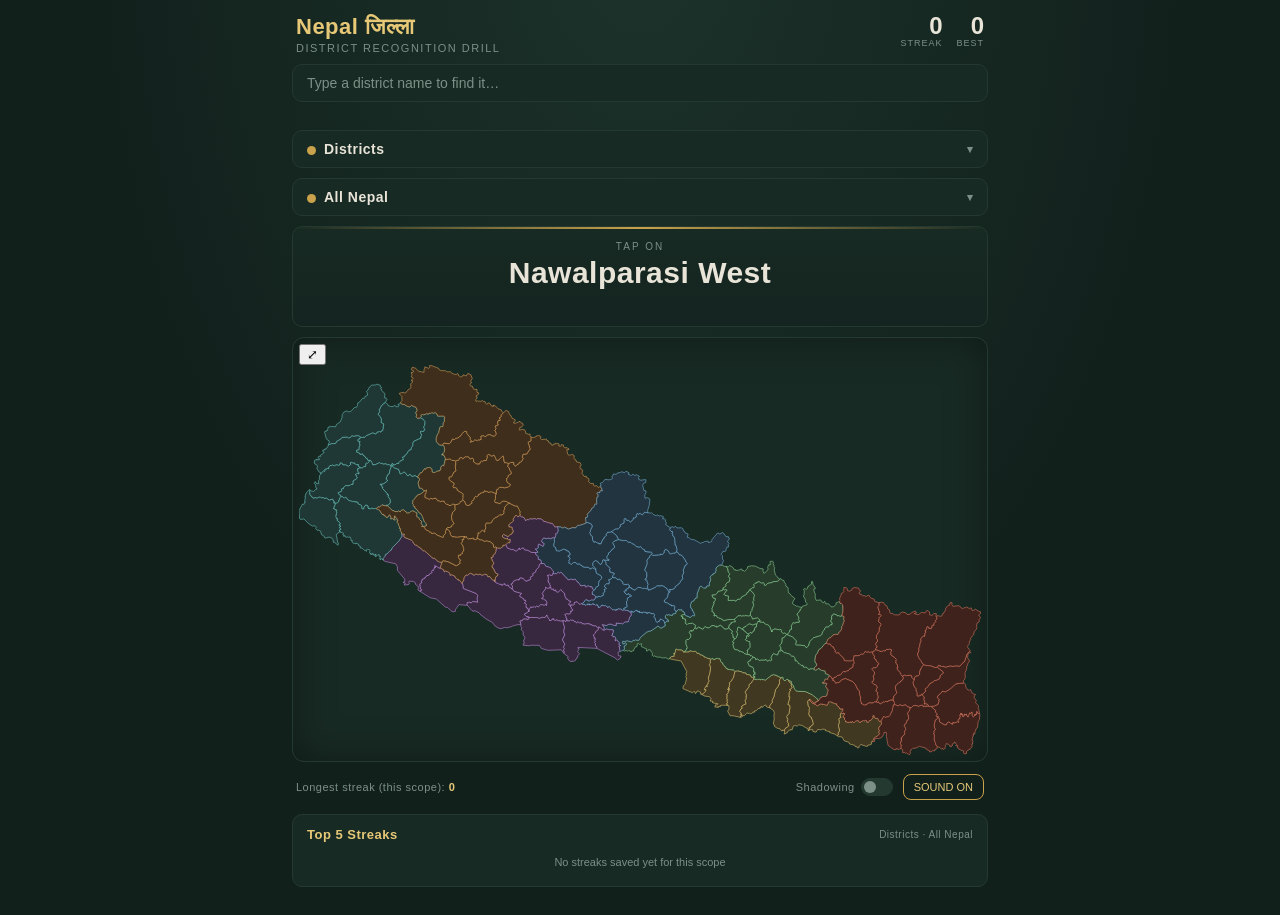
==== index.html @ bf4128a3 "Add zoom reset button and map viewport to index.html" ====
<!DOCTYPE html>
<html lang="en">
<head>
<meta charset="UTF-8">
<meta name="viewport" content="width=device-width, initial-scale=1.0">
<title>Nepal जिल्ला Quiz</title>
<link rel="stylesheet" href="styles.css">
</head>
<body>


<div class="wrap">
  <div class="topbar">
    <h1 class="title">Nepal जिल्ला<small>District Recognition Drill</small></h1>
    <div class="scores">
      <div class="best-badge">
        <div class="best-num" id="streakNum">0</div>
        <div class="best-label">Streak</div>
      </div>
      <div class="best-badge">
        <div class="best-num" id="bestNum">0</div>
        <div class="best-label">Best</div>
      </div>
    </div>
  </div>

  <div class="search-wrap">
    <input class="search-input" id="searchInput" type="text" placeholder="Type a district name to find it…" autocomplete="off" autocorrect="off" autocapitalize="off" spellcheck="false" />
    <div class="search-msg" id="searchMsg"></div>
  </div>

  <div class="prov-select-wrap">
    <button class="prov-tab" id="modeTab">
      <span><span class="dot" id="modeTabDot" style="background:var(--gold)"></span><span id="modeTabLabel">Districts</span></span>
      <span class="chev">▾</span>
    </button>
    <div class="prov-panel" id="modePanel">
      <div class="prov-grid" id="modeGrid" style="grid-template-columns:repeat(3,1fr);"></div>
    </div>
  </div>

  <div class="prov-select-wrap">
    <button class="prov-tab" id="provTab">
      <span><span class="dot" id="provTabDot" style="background:var(--gold)"></span><span id="provTabLabel">All Nepal</span></span>
      <span class="chev">▾</span>
    </button>
    <div class="prov-panel" id="provPanel">
      <div class="prov-grid" id="provGrid"></div>
    </div>
  </div>

  <div class="prompt">
    <div class="prompt-label">Tap on</div>
    <div class="prompt-name" id="promptName">—</div>
    <div class="feedback" id="feedback"></div>
  </div>

  <div class="map-frame">
    <div class="tap-label" id="tapLabel"></div>
    <button class="zoom-reset" id="zoomReset" title="Reset zoom">⤢</button>
    <div class="map-viewport" id="mapViewport">
      <svg id="map" viewBox="0 0 1000 572" xmlns="http://www.w3.org/2000/svg"></svg>
    </div>
  </div>

  <div class="footer">
    <div class="best-line">Longest streak (this scope): <b id="bestInline">0</b></div>
    <div style="display:flex;gap:10px;align-items:center;">
      <div class="shadow-toggle">
        Shadowing
        <div class="switch" id="shadowSwitch"><div class="knob"></div></div>
      </div>
      <button class="mute-btn active" id="muteBtn">SOUND ON</button>
    </div>
  </div>

  <div class="leaderboard">
    <div class="lb-head">
      <div class="lb-title">Top 5 Streaks</div>
      <div class="lb-scope" id="lbScopeLabel">All Nepal</div>
    </div>
    <div id="lbList"></div>
  </div>
</div>

<div class="toast" id="toast"></div>




<script src="app.js"></script>
</body>
</html>
---- styles.css ----
:root{
    --ink:#e9e4d8;
    --bg-deep:#12201c;
    --bg-panel:#182a24;
    --ridge:#24392f;
    --gold:#c9a24b;
    --gold-soft:#e6c877;
    --ok:#5fae6a;
    --ok-glow:#8fd89a;
    --bad:#b5533f;
    --bad-glow:#e07a63;
    --muted:#7c9088;
    --font-display: 'Rajdhani', 'Trebuchet MS', sans-serif;
    --font-body: 'Inter', -apple-system, sans-serif;
  }
  @import url('https://fonts.googleapis.com/css2?family=Rajdhani:wght@500;600;700&family=Inter:wght@400;500;600&display=swap');

  *{box-sizing:border-box;}
  html,body{
    margin:0;padding:0;
    background:radial-gradient(ellipse at 50% -10%, #1c332b 0%, var(--bg-deep) 60%);
    color:var(--ink);
    font-family:var(--font-body);
    -webkit-tap-highlight-color:transparent;
    overflow-x:hidden;
  }
  .wrap{
    max-width:720px;
    margin:0 auto;
    padding:14px 12px 28px;
  }

  /* Header */
  .topbar{
    display:flex;
    justify-content:space-between;
    align-items:flex-start;
    margin-bottom:10px;
    padding:0 4px;
  }
  .title{
    font-family:var(--font-display);
    font-weight:700;
    font-size:22px;
    letter-spacing:0.5px;
    color:var(--gold-soft);
    margin:0;
  }
  .title small{
    display:block;
    font-family:var(--font-body);
    font-weight:500;
    font-size:11px;
    color:var(--muted);
    letter-spacing:1.5px;
    text-transform:uppercase;
    margin-top:2px;
  }
  .scores{
    display:flex;
    gap:14px;
  }
  .best-badge{
    text-align:right;
  }
  .best-num{
    font-family:var(--font-display);
    font-weight:700;
    font-size:24px;
    line-height:1;
    color:var(--ink);
  }
  .best-label{
    font-size:9px;
    letter-spacing:1px;
    text-transform:uppercase;
    color:var(--muted);
  }

  /* Search bar */
  .search-wrap{
    position:relative;
    margin-bottom:10px;
  }
  .search-input{
    width:100%;
    background:var(--bg-panel);
    border:1px solid var(--ridge);
    border-radius:10px;
    padding:10px 14px;
    color:var(--ink);
    font-family:var(--font-body);
    font-size:14px;
    outline:none;
  }
  .search-input:focus{border-color:var(--gold);}
  .search-input::placeholder{color:var(--muted);}
  .search-msg{
    font-size:11px;
    color:var(--muted);
    margin-top:4px;
    padding:0 4px;
    height:14px;
  }
  .search-msg.err{color:var(--bad-glow);}
  path.district.searched{
    fill:var(--gold) !important;
    stroke:var(--gold-soft) !important;
    stroke-width:1.8;
  }

  /* Province selector */
  .prov-select-wrap{
    margin-bottom:10px;
  }
  .prov-tab{
    width:100%;
    display:flex;
    justify-content:space-between;
    align-items:center;
    background:var(--bg-panel);
    border:1px solid var(--ridge);
    border-radius:10px;
    padding:10px 14px;
    color:var(--ink);
    font-family:var(--font-display);
    font-weight:600;
    font-size:14px;
    letter-spacing:0.5px;
    cursor:pointer;
  }
  .prov-tab .dot{
    display:inline-block;
    width:9px;height:9px;
    border-radius:50%;
    margin-right:8px;
    vertical-align:middle;
  }
  .prov-tab .chev{
    color:var(--muted);
    transition:transform 0.2s;
    font-size:11px;
  }
  .prov-tab.open .chev{transform:rotate(180deg);}
  .prov-panel{
    max-height:0;
    overflow:hidden;
    transition:max-height 0.25s ease;
  }
  .prov-panel.open{
    max-height:300px;
  }
  .prov-grid{
    display:grid;
    grid-template-columns:repeat(4, 1fr);
    gap:6px;
    padding:8px 2px 4px;
  }
  .prov-opt{
    display:flex;
    flex-direction:column;
    align-items:center;
    gap:4px;
    background:var(--bg-panel);
    border:1px solid var(--ridge);
    border-radius:8px;
    padding:8px 4px;
    color:var(--ink);
    font-family:var(--font-display);
    font-weight:600;
    font-size:12px;
    cursor:pointer;
  }
  .prov-opt .sw{
    width:16px;height:16px;
    border-radius:50%;
  }
  .prov-opt.active{
    border-color:var(--gold);
    background:#20362d;
  }

  /* Prompt banner */
  .prompt{
    background:linear-gradient(180deg, var(--bg-panel), #142420);
    border:1px solid var(--ridge);
    border-radius:10px;
    padding:14px 16px;
    margin-bottom:10px;
    text-align:center;
    position:relative;
    overflow:hidden;
  }
  .prompt::before{
    content:'';
    position:absolute;
    top:0;left:0;right:0;height:2px;
    background:linear-gradient(90deg, transparent, var(--gold), transparent);
  }
  .prompt-label{
    font-size:10px;
    letter-spacing:2px;
    text-transform:uppercase;
    color:var(--muted);
    margin-bottom:4px;
  }
  .prompt-name{
    font-family:var(--font-display);
    font-weight:700;
    font-size:30px;
    color:var(--ink);
    letter-spacing:0.5px;
    min-height:36px;
  }
  .feedback{
    font-size:13px;
    font-weight:600;
    margin-top:4px;
    height:16px;
  }
  .feedback.ok{color:var(--ok-glow);}
  .feedback.bad{color:var(--bad-glow);}

  /* Map */
  .map-frame{
    background:var(--bg-panel);
    border:1px solid var(--ridge);
    border-radius:12px;
    padding:6px;
    box-shadow: inset 0 0 40px rgba(0,0,0,0.35);
    position:relative;
  }
  svg{
    width:100%;
    height:auto;
    display:block;
    touch-action: manipulation;
  }
  path.district{
    stroke-width:0.8;
    cursor:pointer;
    transition:fill 0.15s, opacity 0.15s;
  }
  path.district.dimmed{
    fill:#22322b !important;
    stroke:#0f1c17 !important;
    opacity:0.5;
    cursor:default;
    pointer-events:none;
  }
  path.district.dimmed.searched{
    fill:var(--gold) !important;
    stroke:var(--gold-soft) !important;
    opacity:1;
  }
  path.district.bg-mode{
    fill:#233b31 !important;
    stroke:#0f1c17 !important;
    opacity:1;
    cursor:default;
    pointer-events:none;
  }
  circle.marker{
    fill:#3a5d4d;
    stroke:var(--gold);
    stroke-width:1.2;
    cursor:pointer;
    transition:fill 0.15s, r 0.15s;
  }
  circle.marker-hit{
    fill:transparent;
    stroke:none;
    cursor:pointer;
  }
  circle.marker.dimmed{
    opacity:0.25;
    pointer-events:none;
  }
  circle.marker-hit.dimmed{
    pointer-events:none;
  }
  circle.marker.dimmed.searched{
    opacity:1;
  }
  circle.marker.correct{
    fill:var(--ok) !important;
    stroke:var(--ok-glow) !important;
  }
  circle.marker.wrong{
    fill:var(--bad) !important;
    stroke:var(--bad-glow) !important;
  }
  circle.marker.searched{
    fill:var(--gold) !important;
    stroke:var(--gold-soft) !important;
    r:9;
  }
  path.district.correct{
    fill:var(--ok) !important;
    stroke:var(--ok-glow) !important;
    stroke-width:1.6;
  }
  path.district.wrong{
    fill:var(--bad) !important;
    stroke:var(--bad-glow) !important;
    stroke-width:1.6;
  }
  path.district.locked{
    pointer-events:none;
  }

  .tap-label{
    position:absolute;
    top:8px;left:50%;
    transform:translateX(-50%);
    background:rgba(10,20,16,0.92);
    border:1px solid var(--gold);
    color:var(--gold-soft);
    font-family:var(--font-display);
    font-weight:600;
    font-size:13px;
    padding:4px 12px;
    border-radius:14px;
    opacity:0;
    transition:opacity 0.15s;
    pointer-events:none;
    white-space:nowrap;
  }
  .tap-label.show{opacity:1;}

  /* Footer / controls */
  .footer{
    display:flex;
    justify-content:space-between;
    align-items:center;
    margin-top:12px;
    padding:0 4px;
  }
  .best-line{
    font-size:11px;
    color:var(--muted);
    letter-spacing:0.5px;
  }
  .best-line b{color:var(--gold-soft);font-family:var(--font-display);font-weight:700;}
  .mute-btn{
    background:none;
    border:1px solid var(--ridge);
    color:var(--muted);
    border-radius:8px;
    padding:6px 10px;
    font-size:11px;
    cursor:pointer;
    font-family:var(--font-body);
  }
  .mute-btn.active{
    color:var(--gold-soft);
    border-color:var(--gold);
  }

  /* Shadow toggle */
  .shadow-toggle{
    display:flex;
    align-items:center;
    gap:6px;
    font-size:11px;
    color:var(--muted);
    letter-spacing:0.5px;
  }
  .switch{
    width:32px;height:18px;
    border-radius:10px;
    background:var(--ridge);
    border:1px solid var(--ridge);
    position:relative;
    cursor:pointer;
    flex-shrink:0;
  }
  .switch .knob{
    position:absolute;
    top:2px;left:2px;
    width:12px;height:12px;
    border-radius:50%;
    background:var(--muted);
    transition:all 0.18s ease;
  }
  .switch.on{background:#2a4a3c;border-color:var(--gold);}
  .switch.on .knob{
    left:16px;
    background:var(--gold-soft);
  }
  .district-label{
    font-family:var(--font-body);
    font-size:6.5px;
    font-weight:600;
    fill:var(--ink);
    opacity:0;
    pointer-events:none;
    text-anchor:middle;
    dominant-baseline:middle;
    transition:opacity 0.2s;
    paint-order:stroke;
    stroke:#0b1512;
    stroke-width:1.4px;
    stroke-linejoin:round;
  }
  .district-label.show{opacity:1;}

  /* Leaderboard */
  .leaderboard{
    margin-top:14px;
    background:var(--bg-panel);
    border:1px solid var(--ridge);
    border-radius:10px;
    padding:12px 14px;
  }
  .lb-head{
    display:flex;
    justify-content:space-between;
    align-items:center;
    margin-bottom:8px;
  }
  .lb-title{
    font-family:var(--font-display);
    font-weight:700;
    font-size:13px;
    letter-spacing:0.5px;
    color:var(--gold-soft);
  }
  .lb-scope{
    font-size:10px;
    color:var(--muted);
    letter-spacing:0.5px;
  }
  .lb-row{
    display:flex;
    align-items:center;
    gap:8px;
    padding:6px 0;
    border-top:1px solid var(--ridge);
  }
  .lb-row:first-of-type{border-top:none;}
  .lb-rank{
    font-family:var(--font-display);
    font-weight:700;
    font-size:13px;
    color:var(--gold);
    width:16px;
    flex-shrink:0;
  }
  .lb-label{
    flex:1;
    min-width:0;
    font-size:12px;
    color:var(--ink);
    background:none;
    border:none;
    border-bottom:1px dashed transparent;
    outline:none;
    font-family:var(--font-body);
    padding:2px 0;
  }
  .lb-label:focus{border-bottom:1px dashed var(--gold);}
  .lb-score{
    font-family:var(--font-display);
    font-weight:700;
    font-size:15px;
    color:var(--ok-glow);
    flex-shrink:0;
  }
  .lb-del{
    background:none;
    border:none;
    color:var(--muted);
    font-size:14px;
    cursor:pointer;
    padding:2px 4px;
    flex-shrink:0;
  }
  .lb-del:hover{color:var(--bad-glow);}
  .lb-empty{
    font-size:11px;
    color:var(--muted);
    text-align:center;
    padding:6px 0;
  }

  .toast{
    position:fixed;
    bottom:16px;left:50%;
    transform:translateX(-50%) translateY(20px);
    background:var(--bg-panel);
    border:1px solid var(--gold);
    color:var(--gold-soft);
    padding:8px 16px;
    border-radius:20px;
    font-family:var(--font-display);
    font-weight:600;
    font-size:13px;
    opacity:0;
    pointer-events:none;
    transition:all 0.3s ease;
    letter-spacing:0.5px;
  }
  .toast.show{
    opacity:1;
    transform:translateX(-50%) translateY(0);
  }
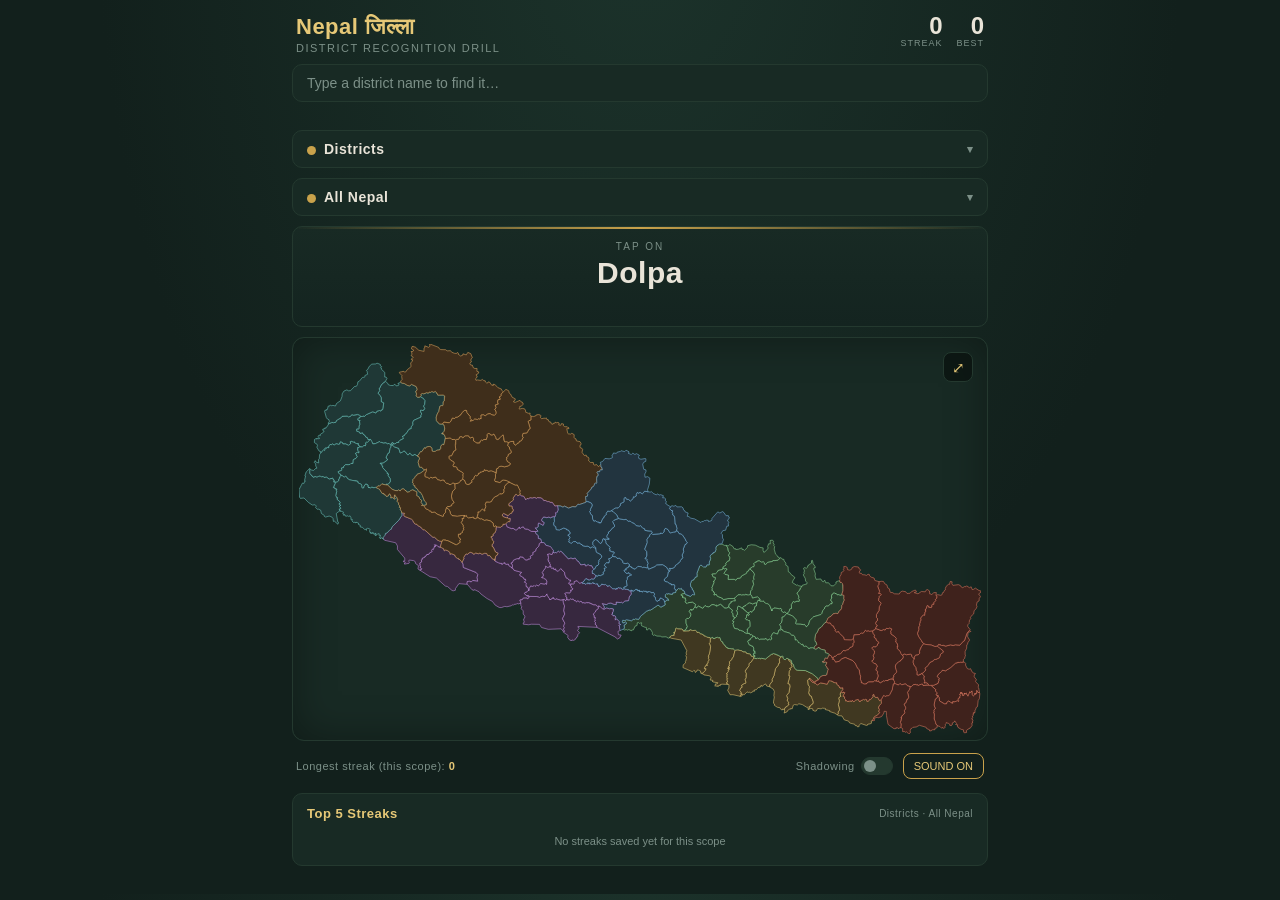
==== commit 3f9b3759: "Add files via upload" ====
--- a/index.html
+++ b/index.html
@@ -63,6 +63,19 @@
     </div>
   </div>
 
+  <div class="fact-panel" id="factPanel" style="display:none;">
+    <div class="fact-head">
+      <span class="fact-district" id="factDistrict"></span>
+      <span class="fact-hq" id="factHq"></span>
+    </div>
+    <div class="fact-stats">
+      <span id="factPop"></span>
+      <span class="fact-dot">·</span>
+      <span id="factArea"></span>
+    </div>
+    <div class="fact-text" id="factText"></div>
+  </div>
+
   <div class="footer">
     <div class="best-line">Longest streak (this scope): <b id="bestInline">0</b></div>
     <div style="display:flex;gap:10px;align-items:center;">
--- a/styles.css
+++ b/styles.css
@@ -229,12 +229,33 @@
     padding:6px;
     box-shadow: inset 0 0 40px rgba(0,0,0,0.35);
     position:relative;
+    overflow:hidden;
+  }
+  .map-viewport{
+    width:100%;
+    overflow:hidden;
+    touch-action:none; /* stop native page pinch-zoom from firing inside the map */
+    position:relative;
+  }
+  .zoom-reset{
+    position:absolute;
+    top:14px;right:14px;
+    z-index:5;
+    width:30px;height:30px;
+    border-radius:8px;
+    background:rgba(10,20,16,0.85);
+    border:1px solid var(--ridge);
+    color:var(--gold-soft);
+    font-size:15px;
+    line-height:1;
+    cursor:pointer;
   }
   svg{
     width:100%;
     height:auto;
     display:block;
-    touch-action: manipulation;
+    transform-origin:0 0;
+    will-change:transform;
   }
   path.district{
     stroke-width:0.8;
@@ -329,6 +350,54 @@
   .tap-label.show{opacity:1;}
 
   /* Footer / controls */
+  /* Did-You-Know fact panel */
+  .fact-panel{
+    background:linear-gradient(180deg, var(--bg-panel), #142420);
+    border:1px solid var(--ridge);
+    border-left:3px solid var(--gold);
+    border-radius:10px;
+    padding:12px 14px;
+    margin-top:10px;
+    animation: factFadeIn 0.3s ease;
+  }
+  @keyframes factFadeIn{
+    from{ opacity:0; transform:translateY(4px); }
+    to{ opacity:1; transform:translateY(0); }
+  }
+  .fact-head{
+    display:flex;
+    justify-content:space-between;
+    align-items:baseline;
+    margin-bottom:4px;
+  }
+  .fact-district{
+    font-family:var(--font-display);
+    font-weight:700;
+    font-size:16px;
+    color:var(--gold-soft);
+    letter-spacing:0.3px;
+  }
+  .fact-hq{
+    font-size:10px;
+    color:var(--muted);
+    letter-spacing:0.5px;
+  }
+  .fact-stats{
+    font-size:11px;
+    color:var(--muted);
+    margin-bottom:6px;
+    letter-spacing:0.3px;
+  }
+  .fact-dot{
+    margin:0 6px;
+    color:var(--ridge);
+  }
+  .fact-text{
+    font-size:13px;
+    line-height:1.5;
+    color:var(--ink);
+  }
+
   .footer{
     display:flex;
     justify-content:space-between;
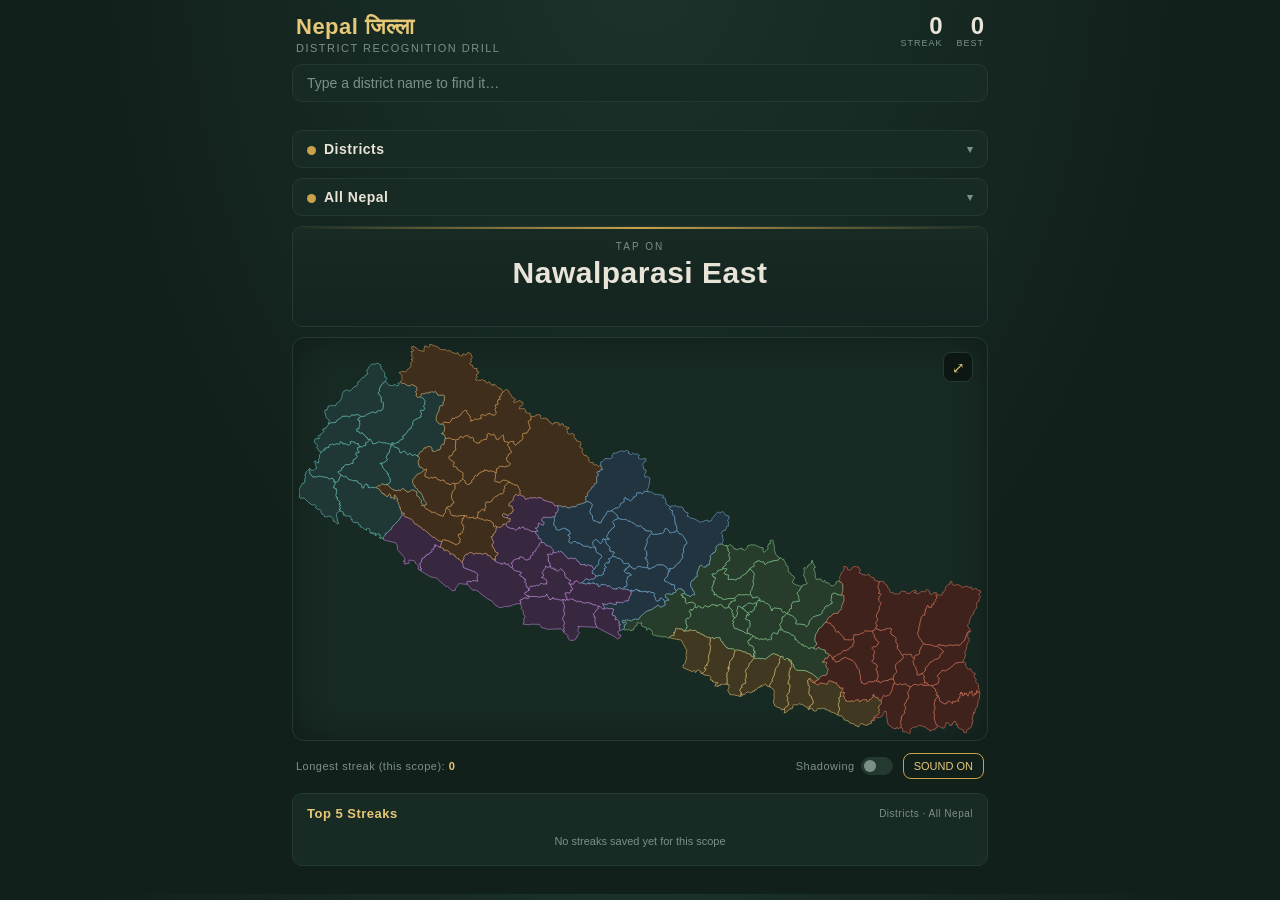
==== commit 684b4862: "Add files via upload" ====
--- a/index.html
+++ b/index.html
@@ -57,6 +57,7 @@
 
   <div class="map-frame">
     <div class="tap-label" id="tapLabel"></div>
+    <div class="reaction-pop" id="reactionPop"></div>
     <button class="zoom-reset" id="zoomReset" title="Reset zoom">⤢</button>
     <div class="map-viewport" id="mapViewport">
       <svg id="map" viewBox="0 0 1000 572" xmlns="http://www.w3.org/2000/svg"></svg>
--- a/styles.css
+++ b/styles.css
@@ -330,6 +330,50 @@
     pointer-events:none;
   }
 
+  /* Reaction pop-up text */
+  .reaction-pop{
+    position:absolute;
+    top:50%; left:50%;
+    transform:translate(-50%,-50%) scale(0);
+    z-index:8;
+    font-family:var(--font-display);
+    font-weight:700;
+    font-size:34px;
+    letter-spacing:0.5px;
+    white-space:nowrap;
+    pointer-events:none;
+    opacity:0;
+    text-shadow:0 2px 12px rgba(0,0,0,0.5);
+  }
+  .reaction-pop.correct{
+    color:var(--ok-glow);
+    animation: reactionBounce 1.1s cubic-bezier(.34,1.56,.64,1) forwards;
+  }
+  .reaction-pop.wrong{
+    color:var(--bad-glow);
+    animation: reactionSeesaw 1.1s ease-out forwards;
+  }
+  @keyframes reactionBounce{
+    0%   { transform:translate(-50%,-50%) scale(0);    opacity:0; }
+    12%  { transform:translate(-50%,-50%) scale(1.25); opacity:1; }
+    24%  { transform:translate(-50%,-50%) scale(0.92); opacity:1; }
+    34%  { transform:translate(-50%,-50%) scale(1.06); opacity:1; }
+    45%  { transform:translate(-50%,-50%) scale(1);    opacity:1; }
+    75%  { transform:translate(-50%,-50%) scale(1);    opacity:1; }
+    100% { transform:translate(-50%,-50%) scale(1);    opacity:0; }
+  }
+  @keyframes reactionSeesaw{
+    0%   { transform:translate(-50%,-50%) scale(0) rotate(0deg);    opacity:0; }
+    12%  { transform:translate(-50%,-50%) scale(1) rotate(0deg);    opacity:1; }
+    22%  { transform:translate(-50%,-50%) scale(1) rotate(-14deg);  opacity:1; }
+    34%  { transform:translate(-50%,-50%) scale(1) rotate(11deg);   opacity:1; }
+    46%  { transform:translate(-50%,-50%) scale(1) rotate(-8deg);   opacity:1; }
+    58%  { transform:translate(-50%,-50%) scale(1) rotate(5deg);    opacity:1; }
+    70%  { transform:translate(-50%,-50%) scale(1) rotate(-2deg);   opacity:1; }
+    80%  { transform:translate(-50%,-50%) scale(1) rotate(0deg);    opacity:1; }
+    100% { transform:translate(-50%,-50%) scale(1) rotate(0deg);    opacity:0; }
+  }
+
   .tap-label{
     position:absolute;
     top:8px;left:50%;
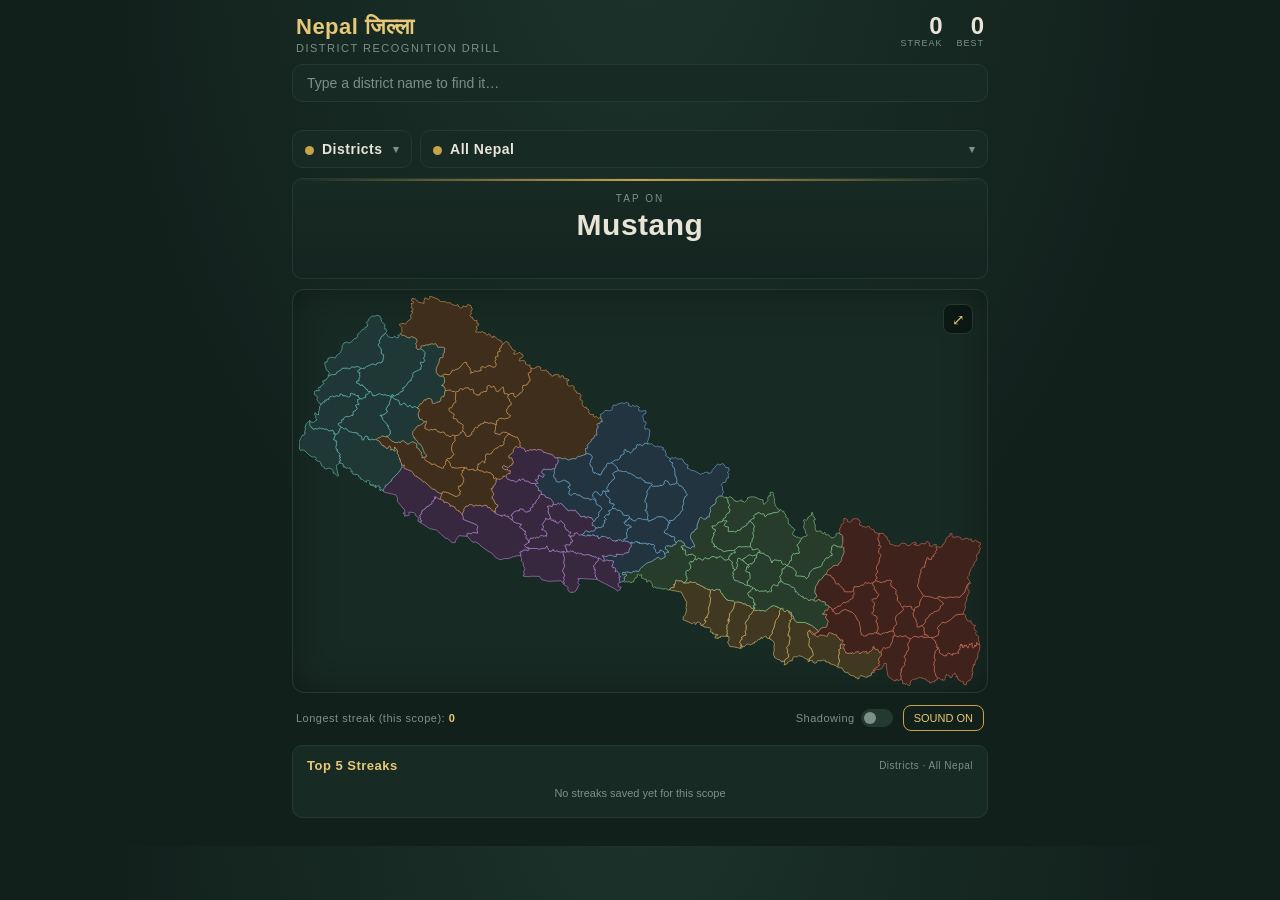
==== commit e9eafd4c: "Add files via upload" ====
--- a/index.html
+++ b/index.html
@@ -29,23 +29,25 @@
     <div class="search-msg" id="searchMsg"></div>
   </div>
 
-  <div class="prov-select-wrap">
-    <button class="prov-tab" id="modeTab">
-      <span><span class="dot" id="modeTabDot" style="background:var(--gold)"></span><span id="modeTabLabel">Districts</span></span>
-      <span class="chev">▾</span>
-    </button>
-    <div class="prov-panel" id="modePanel">
-      <div class="prov-grid" id="modeGrid" style="grid-template-columns:repeat(3,1fr);"></div>
+  <div class="tabs-row">
+    <div class="tab-col compact-col">
+      <button class="prov-tab compact" id="modeTab">
+        <span><span class="dot" id="modeTabDot" style="background:var(--gold)"></span><span id="modeTabLabel">Districts</span></span>
+        <span class="chev">▾</span>
+      </button>
+      <div class="prov-panel" id="modePanel">
+        <div class="prov-grid" id="modeGrid" style="grid-template-columns:repeat(3,1fr);"></div>
+      </div>
     </div>
-  </div>
 
-  <div class="prov-select-wrap">
-    <button class="prov-tab" id="provTab">
-      <span><span class="dot" id="provTabDot" style="background:var(--gold)"></span><span id="provTabLabel">All Nepal</span></span>
-      <span class="chev">▾</span>
-    </button>
-    <div class="prov-panel" id="provPanel">
-      <div class="prov-grid" id="provGrid"></div>
+    <div class="tab-col wide-col">
+      <button class="prov-tab compact" id="provTab">
+        <span><span class="dot" id="provTabDot" style="background:var(--gold)"></span><span id="provTabLabel">All Nepal</span></span>
+        <span class="chev">▾</span>
+      </button>
+      <div class="prov-panel" id="provPanel">
+        <div class="prov-grid" id="provGrid"></div>
+      </div>
     </div>
   </div>
 
--- a/styles.css
+++ b/styles.css
@@ -110,8 +110,21 @@
   }
 
   /* Province selector */
-  .prov-select-wrap{
+  .tabs-row{
+    display:flex;
+    gap:8px;
+    align-items:flex-start;
     margin-bottom:10px;
+  }
+  .tab-col{
+    min-width:0;
+  }
+  .compact-col{
+    flex:0 0 auto;
+  }
+  .wide-col{
+    flex:1 1 auto;
+    min-width:0;
   }
   .prov-tab{
     width:100%;
@@ -128,6 +141,14 @@
     font-size:14px;
     letter-spacing:0.5px;
     cursor:pointer;
+  }
+  .prov-tab.compact{
+    padding:10px 12px;
+    gap:10px;
+  }
+  .compact-col .prov-tab{
+    width:auto;
+    white-space:nowrap;
   }
   .prov-tab .dot{
     display:inline-block;
@@ -142,6 +163,9 @@
     font-size:11px;
   }
   .prov-tab.open .chev{transform:rotate(180deg);}
+  .tab-col{
+    position:relative;
+  }
   .prov-panel{
     max-height:0;
     overflow:hidden;
@@ -149,6 +173,19 @@
   }
   .prov-panel.open{
     max-height:300px;
+  }
+  .compact-col .prov-panel{
+    position:absolute;
+    top:calc(100% + 4px);
+    left:0;
+    min-width:230px;
+    z-index:6;
+    background:var(--bg-deep);
+    border-radius:10px;
+    box-shadow:0 8px 24px rgba(0,0,0,0.4);
+  }
+  .compact-col .prov-panel.open{
+    max-height:220px;
   }
   .prov-grid{
     display:grid;
@@ -254,8 +291,7 @@
     width:100%;
     height:auto;
     display:block;
-    transform-origin:0 0;
-    will-change:transform;
+    shape-rendering:geometricPrecision;
   }
   path.district{
     stroke-width:0.8;
@@ -503,8 +539,8 @@
   }
   .district-label{
     font-family:var(--font-body);
-    font-size:6.5px;
-    font-weight:600;
+    font-size:9px;
+    font-weight:700;
     fill:var(--ink);
     opacity:0;
     pointer-events:none;
@@ -513,8 +549,9 @@
     transition:opacity 0.2s;
     paint-order:stroke;
     stroke:#0b1512;
-    stroke-width:1.4px;
+    stroke-width:1.8px;
     stroke-linejoin:round;
+    shape-rendering:geometricPrecision;
   }
   .district-label.show{opacity:1;}
 
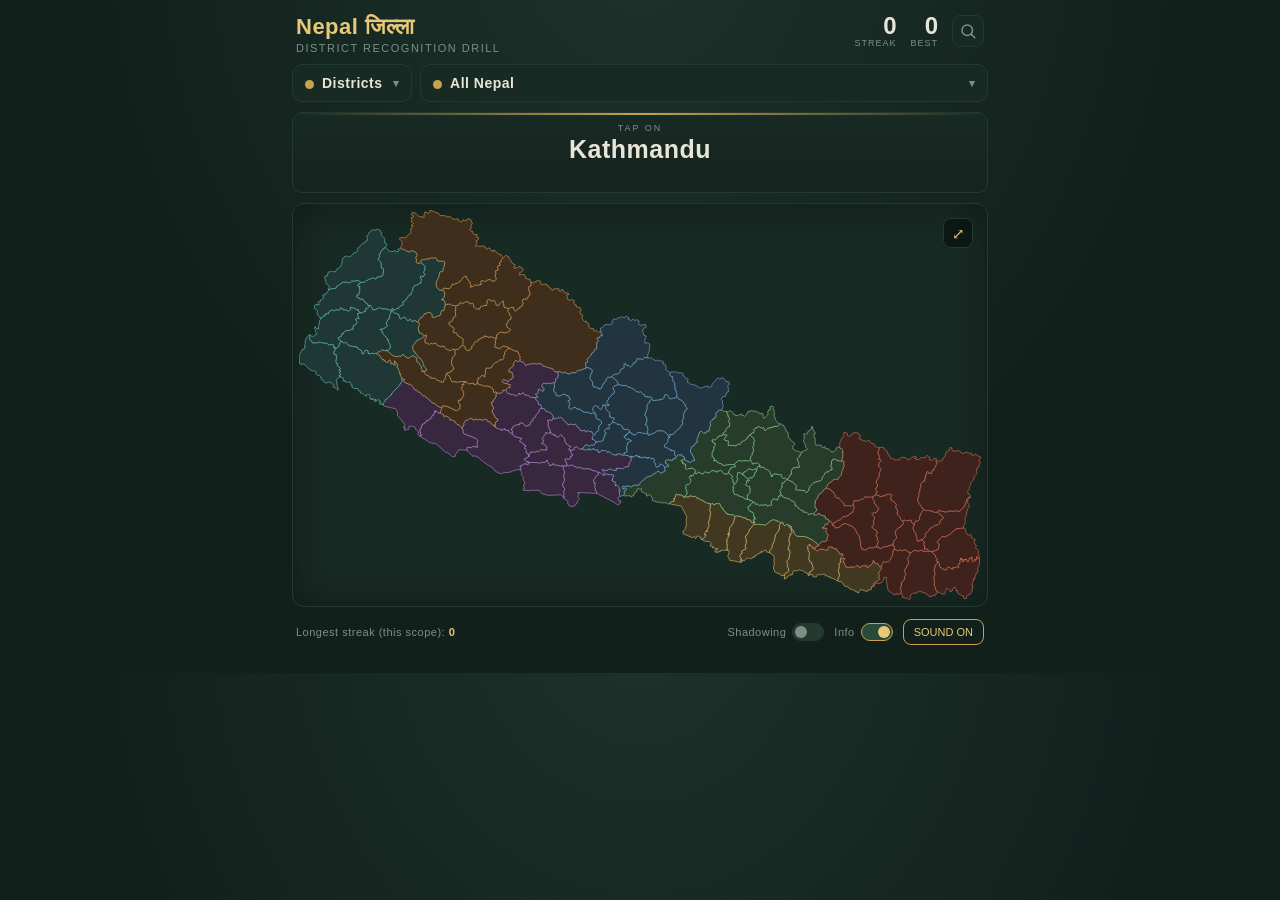
==== commit 0498b450: "Add files via upload" ====
--- a/index.html
+++ b/index.html
@@ -21,10 +21,16 @@
         <div class="best-num" id="bestNum">0</div>
         <div class="best-label">Best</div>
       </div>
+      <button class="search-icon-btn" id="searchIconBtn" title="Search">
+        <svg viewBox="0 0 24 24" width="18" height="18" fill="none" stroke="currentColor" stroke-width="2" stroke-linecap="round">
+          <circle cx="11" cy="11" r="7"></circle>
+          <line x1="21" y1="21" x2="16.2" y2="16.2"></line>
+        </svg>
+      </button>
     </div>
   </div>
 
-  <div class="search-wrap">
+  <div class="search-wrap" id="searchWrap">
     <input class="search-input" id="searchInput" type="text" placeholder="Type a district name to find it…" autocomplete="off" autocorrect="off" autocapitalize="off" spellcheck="false" />
     <div class="search-msg" id="searchMsg"></div>
   </div>
@@ -86,16 +92,12 @@
         Shadowing
         <div class="switch" id="shadowSwitch"><div class="knob"></div></div>
       </div>
+      <div class="shadow-toggle">
+        Info
+        <div class="switch on" id="infoSwitch"><div class="knob"></div></div>
+      </div>
       <button class="mute-btn active" id="muteBtn">SOUND ON</button>
     </div>
-  </div>
-
-  <div class="leaderboard">
-    <div class="lb-head">
-      <div class="lb-title">Top 5 Streaks</div>
-      <div class="lb-scope" id="lbScopeLabel">All Nepal</div>
-    </div>
-    <div id="lbList"></div>
   </div>
 </div>
 
--- a/styles.css
+++ b/styles.css
@@ -58,6 +58,7 @@
   }
   .scores{
     display:flex;
+    align-items:center;
     gap:14px;
   }
   .best-badge{
@@ -77,9 +78,34 @@
     color:var(--muted);
   }
 
-  /* Search bar */
+  /* Search icon + collapsible search bar */
+  .search-icon-btn{
+    width:32px;height:32px;
+    border-radius:8px;
+    background:var(--bg-panel);
+    border:1px solid var(--ridge);
+    color:var(--muted);
+    display:flex;
+    align-items:center;
+    justify-content:center;
+    cursor:pointer;
+    flex-shrink:0;
+  }
+  .search-icon-btn.active{
+    color:var(--gold-soft);
+    border-color:var(--gold);
+  }
   .search-wrap{
     position:relative;
+    max-height:0;
+    overflow:hidden;
+    opacity:0;
+    margin-bottom:0;
+    transition:max-height 0.28s ease, opacity 0.2s ease, margin-bottom 0.28s ease;
+  }
+  .search-wrap.open{
+    max-height:70px;
+    opacity:1;
     margin-bottom:10px;
   }
   .search-input{
@@ -222,7 +248,7 @@
     background:linear-gradient(180deg, var(--bg-panel), #142420);
     border:1px solid var(--ridge);
     border-radius:10px;
-    padding:14px 16px;
+    padding:10px 16px;
     margin-bottom:10px;
     text-align:center;
     position:relative;
@@ -235,25 +261,25 @@
     background:linear-gradient(90deg, transparent, var(--gold), transparent);
   }
   .prompt-label{
-    font-size:10px;
+    font-size:9px;
     letter-spacing:2px;
     text-transform:uppercase;
     color:var(--muted);
-    margin-bottom:4px;
+    margin-bottom:2px;
   }
   .prompt-name{
     font-family:var(--font-display);
     font-weight:700;
-    font-size:30px;
+    font-size:25px;
     color:var(--ink);
     letter-spacing:0.5px;
-    min-height:36px;
+    min-height:30px;
   }
   .feedback{
-    font-size:13px;
+    font-size:12px;
     font-weight:600;
-    margin-top:4px;
-    height:16px;
+    margin-top:2px;
+    height:15px;
   }
   .feedback.ok{color:var(--ok-glow);}
   .feedback.bad{color:var(--bad-glow);}
@@ -555,85 +581,6 @@
   }
   .district-label.show{opacity:1;}
 
-  /* Leaderboard */
-  .leaderboard{
-    margin-top:14px;
-    background:var(--bg-panel);
-    border:1px solid var(--ridge);
-    border-radius:10px;
-    padding:12px 14px;
-  }
-  .lb-head{
-    display:flex;
-    justify-content:space-between;
-    align-items:center;
-    margin-bottom:8px;
-  }
-  .lb-title{
-    font-family:var(--font-display);
-    font-weight:700;
-    font-size:13px;
-    letter-spacing:0.5px;
-    color:var(--gold-soft);
-  }
-  .lb-scope{
-    font-size:10px;
-    color:var(--muted);
-    letter-spacing:0.5px;
-  }
-  .lb-row{
-    display:flex;
-    align-items:center;
-    gap:8px;
-    padding:6px 0;
-    border-top:1px solid var(--ridge);
-  }
-  .lb-row:first-of-type{border-top:none;}
-  .lb-rank{
-    font-family:var(--font-display);
-    font-weight:700;
-    font-size:13px;
-    color:var(--gold);
-    width:16px;
-    flex-shrink:0;
-  }
-  .lb-label{
-    flex:1;
-    min-width:0;
-    font-size:12px;
-    color:var(--ink);
-    background:none;
-    border:none;
-    border-bottom:1px dashed transparent;
-    outline:none;
-    font-family:var(--font-body);
-    padding:2px 0;
-  }
-  .lb-label:focus{border-bottom:1px dashed var(--gold);}
-  .lb-score{
-    font-family:var(--font-display);
-    font-weight:700;
-    font-size:15px;
-    color:var(--ok-glow);
-    flex-shrink:0;
-  }
-  .lb-del{
-    background:none;
-    border:none;
-    color:var(--muted);
-    font-size:14px;
-    cursor:pointer;
-    padding:2px 4px;
-    flex-shrink:0;
-  }
-  .lb-del:hover{color:var(--bad-glow);}
-  .lb-empty{
-    font-size:11px;
-    color:var(--muted);
-    text-align:center;
-    padding:6px 0;
-  }
-
   .toast{
     position:fixed;
     bottom:16px;left:50%;
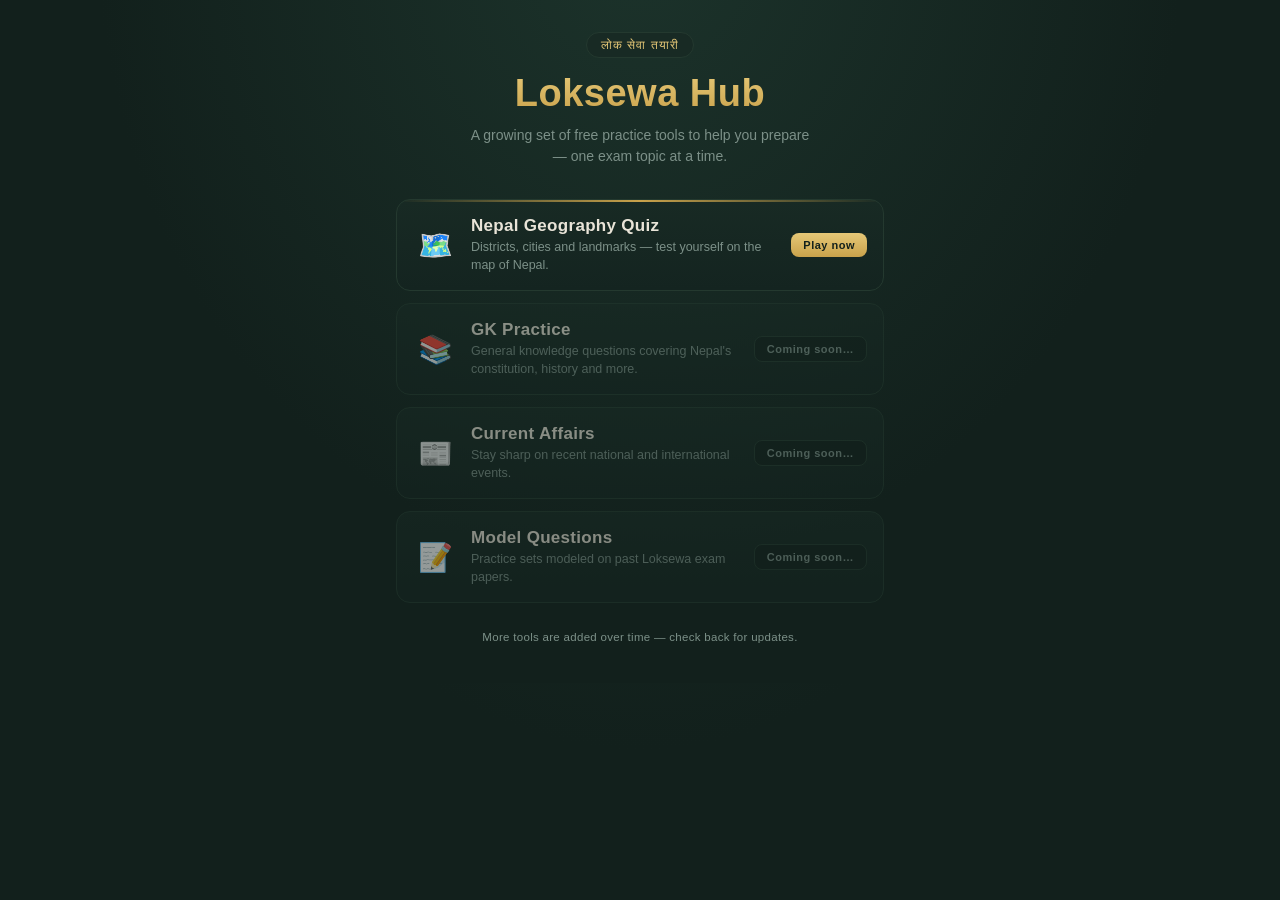
==== commit d778d4ee: "Add files via upload" ====
--- a/index.html
+++ b/index.html
@@ -1,111 +1,62 @@
 <!DOCTYPE html>
 <html lang="en">
 <head>
-<meta charset="UTF-8">
-<meta name="viewport" content="width=device-width, initial-scale=1.0">
-<title>Nepal जिल्ला Quiz</title>
-<link rel="stylesheet" href="styles.css">
+<meta charset="UTF-8" />
+<meta name="viewport" content="width=device-width, initial-scale=1.0, maximum-scale=1.0, user-scalable=no" />
+<title>Loksewa Hub — Practice Tools</title>
+<link rel="stylesheet" href="home.css" />
 </head>
 <body>
 
+  <div class="wrap">
+    <header class="hero">
+      <div class="hero-badge">लोक सेवा तयारी</div>
+      <h1 class="hero-title">Loksewa Hub</h1>
+      <p class="hero-sub">A growing set of free practice tools to help you prepare — one exam topic at a time.</p>
+    </header>
 
-<div class="wrap">
-  <div class="topbar">
-    <h1 class="title">Nepal जिल्ला<small>District Recognition Drill</small></h1>
-    <div class="scores">
-      <div class="best-badge">
-        <div class="best-num" id="streakNum">0</div>
-        <div class="best-label">Streak</div>
+    <main class="tool-grid">
+
+      <a class="tool-card live" href="quiz.html">
+        <div class="tool-icon">🗺️</div>
+        <div class="tool-body">
+          <div class="tool-name">Nepal Geography Quiz</div>
+          <div class="tool-desc">Districts, cities and landmarks — test yourself on the map of Nepal.</div>
+        </div>
+        <div class="tool-status status-live">Play now</div>
+      </a>
+
+      <div class="tool-card soon">
+        <div class="tool-icon">📚</div>
+        <div class="tool-body">
+          <div class="tool-name">GK Practice</div>
+          <div class="tool-desc">General knowledge questions covering Nepal's constitution, history and more.</div>
+        </div>
+        <div class="tool-status status-soon">Coming soon…</div>
       </div>
-      <div class="best-badge">
-        <div class="best-num" id="bestNum">0</div>
-        <div class="best-label">Best</div>
+
+      <div class="tool-card soon">
+        <div class="tool-icon">📰</div>
+        <div class="tool-body">
+          <div class="tool-name">Current Affairs</div>
+          <div class="tool-desc">Stay sharp on recent national and international events.</div>
+        </div>
+        <div class="tool-status status-soon">Coming soon…</div>
       </div>
-      <button class="search-icon-btn" id="searchIconBtn" title="Search">
-        <svg viewBox="0 0 24 24" width="18" height="18" fill="none" stroke="currentColor" stroke-width="2" stroke-linecap="round">
-          <circle cx="11" cy="11" r="7"></circle>
-          <line x1="21" y1="21" x2="16.2" y2="16.2"></line>
-        </svg>
-      </button>
-    </div>
+
+      <div class="tool-card soon">
+        <div class="tool-icon">📝</div>
+        <div class="tool-body">
+          <div class="tool-name">Model Questions</div>
+          <div class="tool-desc">Practice sets modeled on past Loksewa exam papers.</div>
+        </div>
+        <div class="tool-status status-soon">Coming soon…</div>
+      </div>
+
+    </main>
+
+    <footer class="foot-note">More tools are added over time — check back for updates.</footer>
   </div>
 
-  <div class="search-wrap" id="searchWrap">
-    <input class="search-input" id="searchInput" type="text" placeholder="Type a district name to find it…" autocomplete="off" autocorrect="off" autocapitalize="off" spellcheck="false" />
-    <div class="search-msg" id="searchMsg"></div>
-  </div>
-
-  <div class="tabs-row">
-    <div class="tab-col compact-col">
-      <button class="prov-tab compact" id="modeTab">
-        <span><span class="dot" id="modeTabDot" style="background:var(--gold)"></span><span id="modeTabLabel">Districts</span></span>
-        <span class="chev">▾</span>
-      </button>
-      <div class="prov-panel" id="modePanel">
-        <div class="prov-grid" id="modeGrid" style="grid-template-columns:repeat(3,1fr);"></div>
-      </div>
-    </div>
-
-    <div class="tab-col wide-col">
-      <button class="prov-tab compact" id="provTab">
-        <span><span class="dot" id="provTabDot" style="background:var(--gold)"></span><span id="provTabLabel">All Nepal</span></span>
-        <span class="chev">▾</span>
-      </button>
-      <div class="prov-panel" id="provPanel">
-        <div class="prov-grid" id="provGrid"></div>
-      </div>
-    </div>
-  </div>
-
-  <div class="prompt">
-    <div class="prompt-label">Tap on</div>
-    <div class="prompt-name" id="promptName">—</div>
-    <div class="feedback" id="feedback"></div>
-  </div>
-
-  <div class="map-frame">
-    <div class="tap-label" id="tapLabel"></div>
-    <div class="reaction-pop" id="reactionPop"></div>
-    <button class="zoom-reset" id="zoomReset" title="Reset zoom">⤢</button>
-    <div class="map-viewport" id="mapViewport">
-      <svg id="map" viewBox="0 0 1000 572" xmlns="http://www.w3.org/2000/svg"></svg>
-    </div>
-  </div>
-
-  <div class="fact-panel" id="factPanel" style="display:none;">
-    <div class="fact-head">
-      <span class="fact-district" id="factDistrict"></span>
-      <span class="fact-hq" id="factHq"></span>
-    </div>
-    <div class="fact-stats">
-      <span id="factPop"></span>
-      <span class="fact-dot">·</span>
-      <span id="factArea"></span>
-    </div>
-    <div class="fact-text" id="factText"></div>
-  </div>
-
-  <div class="footer">
-    <div class="best-line">Longest streak (this scope): <b id="bestInline">0</b></div>
-    <div style="display:flex;gap:10px;align-items:center;">
-      <div class="shadow-toggle">
-        Shadowing
-        <div class="switch" id="shadowSwitch"><div class="knob"></div></div>
-      </div>
-      <div class="shadow-toggle">
-        Info
-        <div class="switch on" id="infoSwitch"><div class="knob"></div></div>
-      </div>
-      <button class="mute-btn active" id="muteBtn">SOUND ON</button>
-    </div>
-  </div>
-</div>
-
-<div class="toast" id="toast"></div>
-
-
-
-
-<script src="app.js"></script>
 </body>
 </html>
--- a/home.css
+++ b/home.css
@@ -0,0 +1,152 @@
+:root{
+  --ink:#e9e4d8;
+  --bg-deep:#12201c;
+  --bg-panel:#182a24;
+  --ridge:#24392f;
+  --gold:#c9a24b;
+  --gold-soft:#e6c877;
+  --muted:#7c9088;
+  --font-display: 'Rajdhani', 'Trebuchet MS', sans-serif;
+  --font-body: 'Inter', -apple-system, sans-serif;
+}
+@import url('https://fonts.googleapis.com/css2?family=Rajdhani:wght@500;600;700&family=Inter:wght@400;500;600&display=swap');
+
+*{box-sizing:border-box;}
+html,body{
+  margin:0;padding:0;
+  min-height:100%;
+  background:radial-gradient(ellipse at 50% -10%, #1c332b 0%, var(--bg-deep) 60%);
+  color:var(--ink);
+  font-family:var(--font-body);
+}
+
+.wrap{
+  max-width:520px;
+  margin:0 auto;
+  padding:32px 16px 40px;
+}
+
+.hero{
+  text-align:center;
+  margin-bottom:32px;
+}
+.hero-badge{
+  display:inline-block;
+  font-family:var(--font-body);
+  font-size:12px;
+  letter-spacing:1px;
+  color:var(--gold-soft);
+  background:var(--bg-panel);
+  border:1px solid var(--ridge);
+  border-radius:20px;
+  padding:5px 14px;
+  margin-bottom:14px;
+}
+.hero-title{
+  font-family:var(--font-display);
+  font-weight:700;
+  font-size:38px;
+  letter-spacing:0.5px;
+  margin:0 0 10px;
+  background:linear-gradient(180deg, var(--gold-soft), var(--gold));
+  -webkit-background-clip:text;
+  background-clip:text;
+  color:transparent;
+}
+.hero-sub{
+  font-size:14px;
+  line-height:1.5;
+  color:var(--muted);
+  margin:0 auto;
+  max-width:340px;
+}
+
+.tool-grid{
+  display:flex;
+  flex-direction:column;
+  gap:12px;
+}
+
+.tool-card{
+  display:flex;
+  align-items:center;
+  gap:14px;
+  background:linear-gradient(180deg, var(--bg-panel), #142420);
+  border:1px solid var(--ridge);
+  border-radius:14px;
+  padding:16px;
+  text-decoration:none;
+  color:inherit;
+  position:relative;
+  overflow:hidden;
+  transition:transform 0.15s ease, border-color 0.15s ease;
+}
+.tool-card.live{
+  cursor:pointer;
+}
+.tool-card.live:active{
+  transform:scale(0.98);
+}
+.tool-card.live::before{
+  content:'';
+  position:absolute;
+  top:0;left:0;right:0;height:2px;
+  background:linear-gradient(90deg, transparent, var(--gold), transparent);
+}
+.tool-card.live:hover{
+  border-color:var(--gold);
+}
+.tool-card.soon{
+  opacity:0.55;
+}
+
+.tool-icon{
+  font-size:28px;
+  flex-shrink:0;
+  width:44px;
+  text-align:center;
+}
+.tool-body{
+  flex:1;
+  min-width:0;
+}
+.tool-name{
+  font-family:var(--font-display);
+  font-weight:700;
+  font-size:17px;
+  letter-spacing:0.3px;
+  margin-bottom:3px;
+  color:var(--ink);
+}
+.tool-desc{
+  font-size:12.5px;
+  line-height:1.4;
+  color:var(--muted);
+}
+.tool-status{
+  flex-shrink:0;
+  font-family:var(--font-display);
+  font-weight:700;
+  font-size:11px;
+  letter-spacing:0.5px;
+  padding:6px 12px;
+  border-radius:8px;
+  white-space:nowrap;
+}
+.status-live{
+  color:var(--bg-deep);
+  background:linear-gradient(180deg, var(--gold-soft), var(--gold));
+}
+.status-soon{
+  color:var(--muted);
+  background:var(--bg-deep);
+  border:1px solid var(--ridge);
+}
+
+.foot-note{
+  text-align:center;
+  font-size:11.5px;
+  color:var(--muted);
+  margin-top:28px;
+  letter-spacing:0.3px;
+}
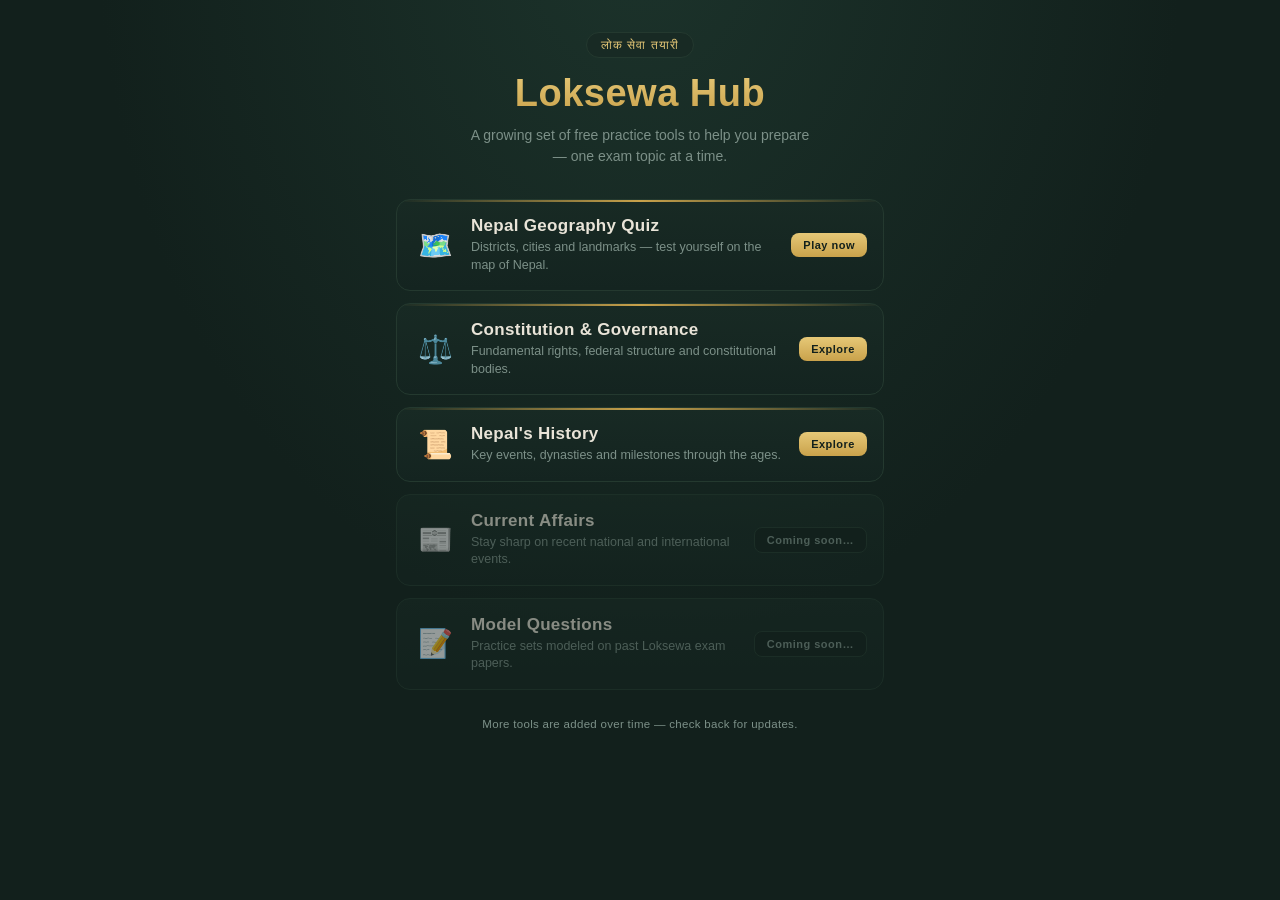
==== commit 16860f04: "Add files via upload" ====
--- a/index.html
+++ b/index.html
@@ -26,14 +26,23 @@
         <div class="tool-status status-live">Play now</div>
       </a>
 
-      <div class="tool-card soon">
-        <div class="tool-icon">📚</div>
+      <a class="tool-card live" href="constitution.html">
+        <div class="tool-icon">⚖️</div>
         <div class="tool-body">
-          <div class="tool-name">GK Practice</div>
-          <div class="tool-desc">General knowledge questions covering Nepal's constitution, history and more.</div>
+          <div class="tool-name">Constitution &amp; Governance</div>
+          <div class="tool-desc">Fundamental rights, federal structure and constitutional bodies.</div>
         </div>
-        <div class="tool-status status-soon">Coming soon…</div>
-      </div>
+        <div class="tool-status status-live">Explore</div>
+      </a>
+
+      <a class="tool-card live" href="history.html">
+        <div class="tool-icon">📜</div>
+        <div class="tool-body">
+          <div class="tool-name">Nepal's History</div>
+          <div class="tool-desc">Key events, dynasties and milestones through the ages.</div>
+        </div>
+        <div class="tool-status status-live">Explore</div>
+      </a>
 
       <div class="tool-card soon">
         <div class="tool-icon">📰</div>
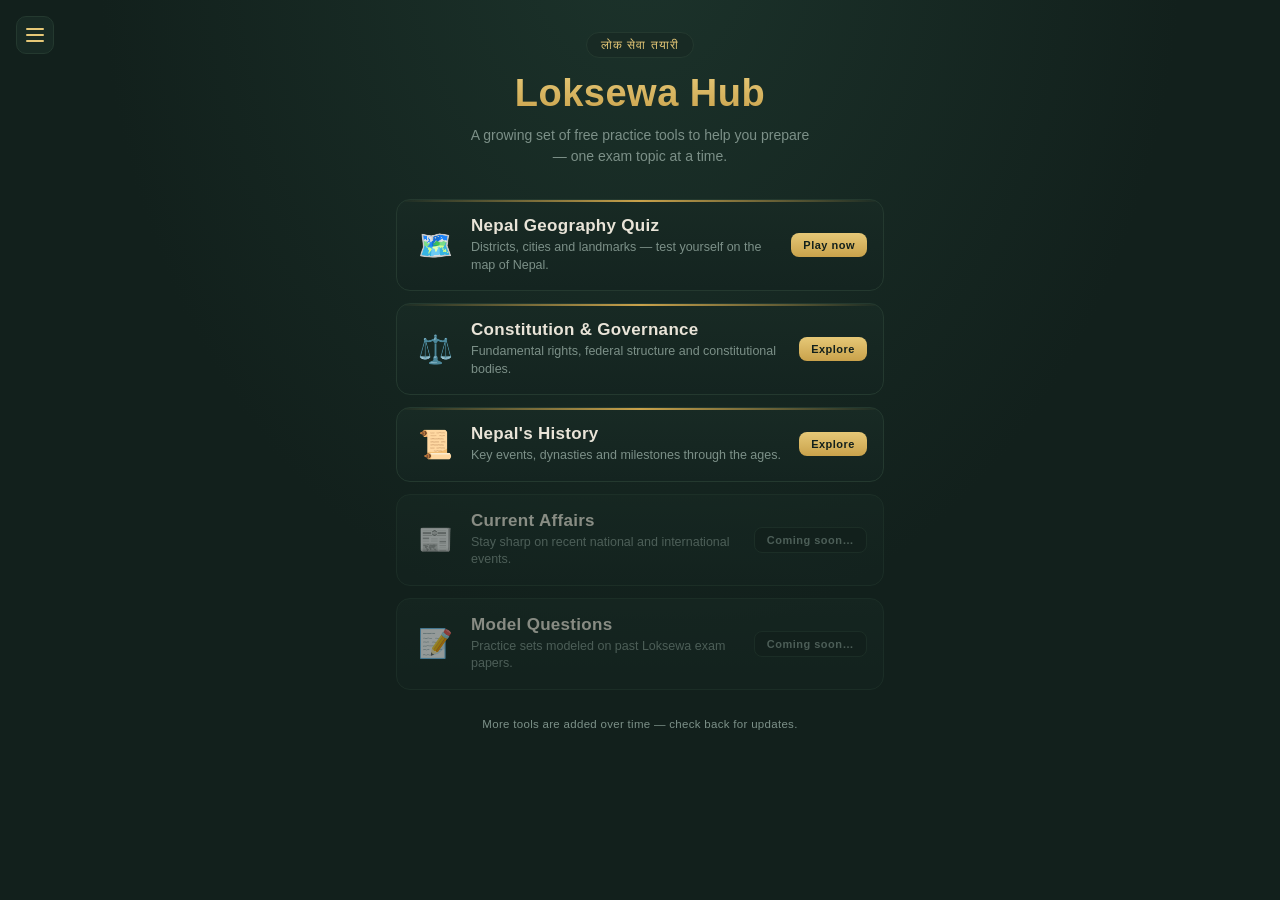
==== commit 1a30b8b0: "Add files via upload" ====
--- a/index.html
+++ b/index.html
@@ -7,6 +7,29 @@
 <link rel="stylesheet" href="home.css" />
 </head>
 <body>
+
+  <button class="hamburger-btn" id="hamburgerBtn" aria-label="Open menu">
+    <span></span><span></span><span></span>
+  </button>
+
+  <div class="drawer-backdrop" id="drawerBackdrop"></div>
+
+  <nav class="drawer" id="drawer">
+    <div class="drawer-header">
+      <div class="drawer-title">Loksewa Hub</div>
+      <button class="drawer-close" id="drawerClose" aria-label="Close menu">✕</button>
+    </div>
+    <div class="drawer-links">
+      <a href="index.html" class="drawer-link">🏠 Home</a>
+      <a href="quiz.html" class="drawer-link">🗺️ Nepal Geography Quiz</a>
+      <a href="constitution.html" class="drawer-link">⚖️ Constitution &amp; Governance</a>
+      <a href="history.html" class="drawer-link">📜 Nepal's History</a>
+      <div class="drawer-link soon">📰 Current Affairs <span class="drawer-soon-tag">Soon</span></div>
+      <div class="drawer-link soon">📝 Model Questions <span class="drawer-soon-tag">Soon</span></div>
+      <div class="drawer-link soon">📚 Study Material <span class="drawer-soon-tag">Soon</span></div>
+      <div class="drawer-link soon">🎨 Theme <span class="drawer-soon-tag">Soon</span></div>
+    </div>
+  </nav>
 
   <div class="wrap">
     <header class="hero">
@@ -67,5 +90,24 @@
     <footer class="foot-note">More tools are added over time — check back for updates.</footer>
   </div>
 
+  <script>
+    const hamburgerBtn = document.getElementById('hamburgerBtn');
+    const drawer = document.getElementById('drawer');
+    const drawerBackdrop = document.getElementById('drawerBackdrop');
+    const drawerClose = document.getElementById('drawerClose');
+
+    function openDrawer(){
+      drawer.classList.add('open');
+      drawerBackdrop.classList.add('open');
+    }
+    function closeDrawer(){
+      drawer.classList.remove('open');
+      drawerBackdrop.classList.remove('open');
+    }
+    hamburgerBtn.addEventListener('click', openDrawer);
+    drawerClose.addEventListener('click', closeDrawer);
+    drawerBackdrop.addEventListener('click', closeDrawer);
+  </script>
+
 </body>
 </html>
--- a/home.css
+++ b/home.css
@@ -20,6 +20,116 @@
   font-family:var(--font-body);
 }
 
+/* Hamburger menu */
+.hamburger-btn{
+  position:fixed;
+  top:16px;left:16px;
+  z-index:30;
+  width:38px;height:38px;
+  background:var(--bg-panel);
+  border:1px solid var(--ridge);
+  border-radius:10px;
+  display:flex;
+  flex-direction:column;
+  align-items:center;
+  justify-content:center;
+  gap:4px;
+  cursor:pointer;
+}
+.hamburger-btn span{
+  display:block;
+  width:18px;height:2px;
+  background:var(--gold-soft);
+  border-radius:2px;
+}
+
+.drawer-backdrop{
+  position:fixed;
+  inset:0;
+  background:rgba(10,18,15,0.55);
+  backdrop-filter:blur(4px);
+  -webkit-backdrop-filter:blur(4px);
+  opacity:0;
+  pointer-events:none;
+  transition:opacity 0.25s ease;
+  z-index:35;
+}
+.drawer-backdrop.open{
+  opacity:1;
+  pointer-events:auto;
+}
+
+.drawer{
+  position:fixed;
+  top:0;left:0;
+  bottom:0;
+  width:80%;
+  max-width:300px;
+  background:var(--bg-panel);
+  border-right:1px solid var(--ridge);
+  z-index:40;
+  transform:translateX(-100%);
+  transition:transform 0.3s cubic-bezier(.32,.72,.35,1);
+  overflow-y:auto;
+}
+.drawer.open{
+  transform:translateX(0);
+}
+.drawer-header{
+  display:flex;
+  align-items:center;
+  justify-content:space-between;
+  padding:18px 16px;
+  border-bottom:1px solid var(--ridge);
+}
+.drawer-title{
+  font-family:var(--font-display);
+  font-weight:700;
+  font-size:17px;
+  color:var(--gold-soft);
+}
+.drawer-close{
+  background:none;
+  border:none;
+  color:var(--muted);
+  font-size:16px;
+  cursor:pointer;
+  padding:4px 8px;
+}
+.drawer-links{
+  padding:10px 8px;
+  display:flex;
+  flex-direction:column;
+}
+.drawer-link{
+  display:flex;
+  align-items:center;
+  gap:10px;
+  padding:12px 12px;
+  border-radius:8px;
+  color:var(--ink);
+  text-decoration:none;
+  font-size:14px;
+  font-family:var(--font-body);
+}
+.drawer-link:hover{
+  background:var(--bg-deep);
+}
+.drawer-link.soon{
+  color:var(--muted);
+  justify-content:space-between;
+  cursor:default;
+}
+.drawer-soon-tag{
+  font-size:10px;
+  letter-spacing:0.5px;
+  background:var(--bg-deep);
+  border:1px solid var(--ridge);
+  border-radius:10px;
+  padding:2px 8px;
+  color:var(--muted);
+}
+
 .wrap{
   max-width:520px;
   margin:0 auto;
